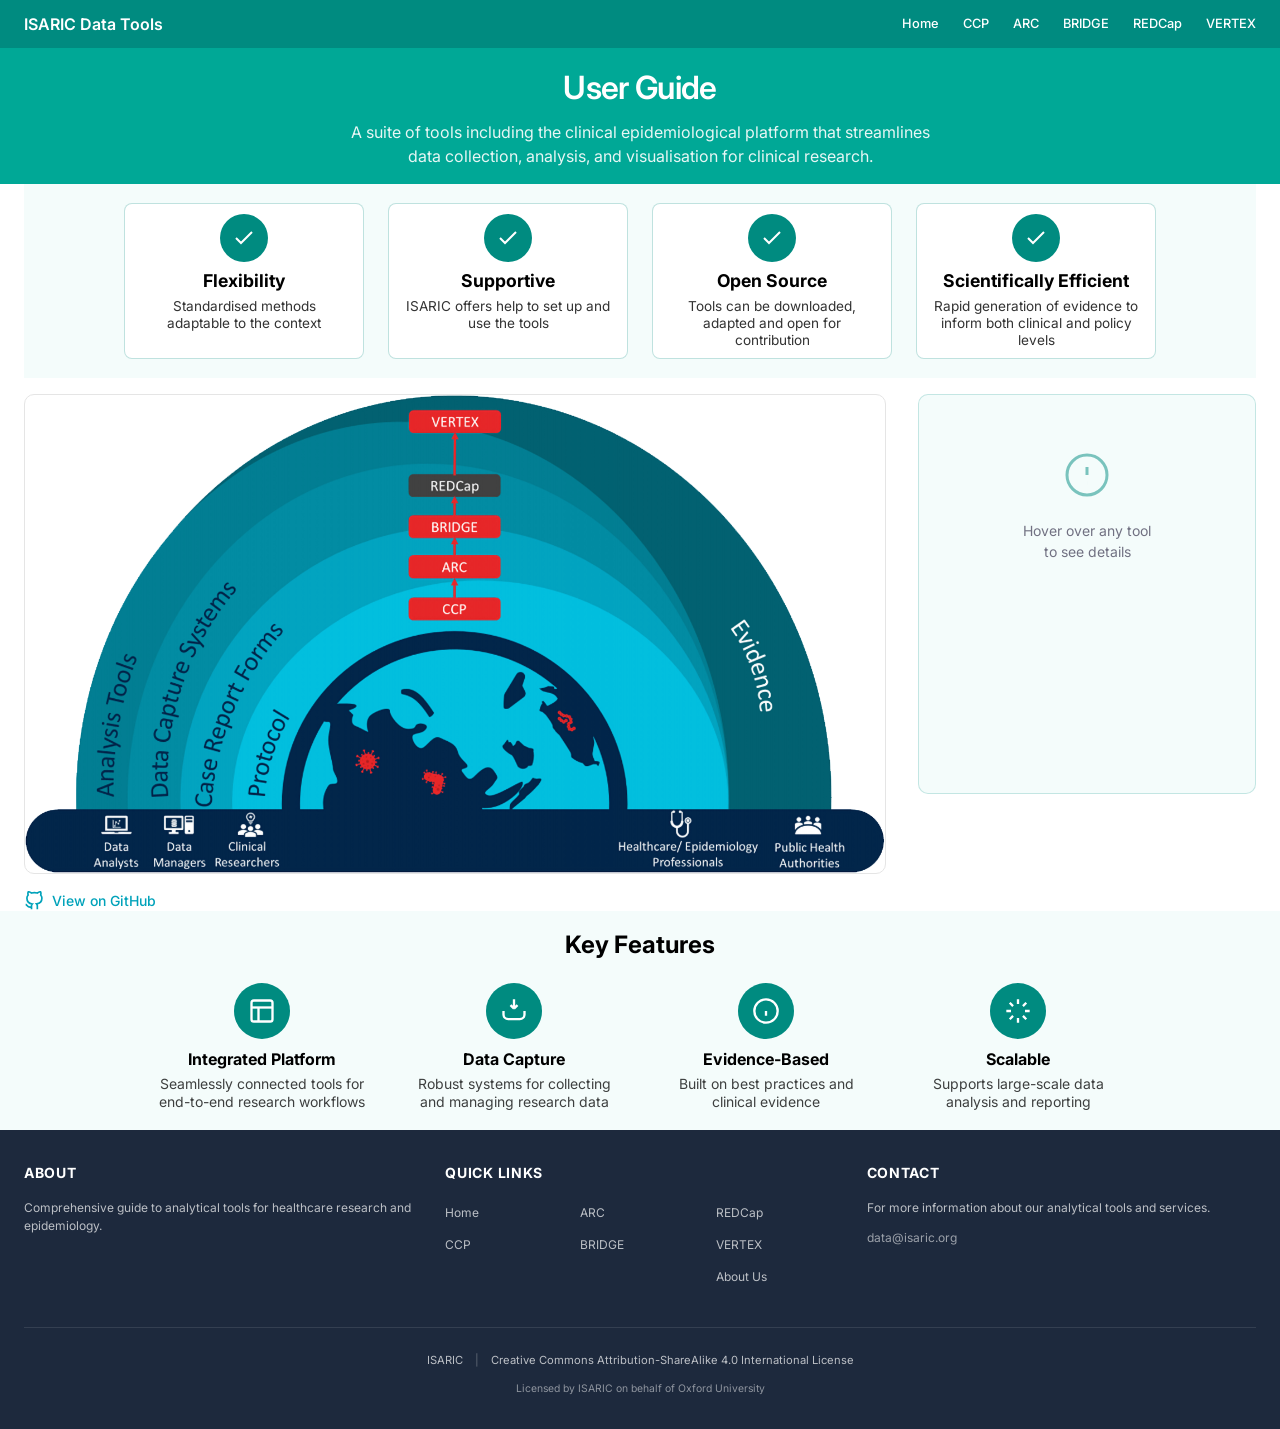
==== index.html @ f2a254f9 "add: content pages VERTEX, CCP, ARC, REDCap and BRIDGE" ====
<!DOCTYPE html>
<html lang="en">
<head>
    <meta charset="UTF-8">
    <meta name="viewport" content="width=device-width, initial-scale=1.0">
    <title>ISARIC Data Tools</title>
    <link rel="stylesheet" href="css/style.css">
    <link href="https://fonts.googleapis.com/css2?family=Inter:opsz,wght@14..32,400;14..32,500;14..32,600;14..32,700&display=swap" rel="stylesheet">
</head>
<body>
    <header class="header">
        <div class="container">
            <div class="header-content">
                <a href="index.html" class="logo">ISARIC Data Tools</a>
                <nav class="nav-desktop">
                    <a href="index.html">Home</a>
                    <a href="pages/ccp.html">CCP</a>
                    <a href="pages/arc.html">ARC</a>
                    <a href="pages/bridge.html">BRIDGE</a>
                    <a href="pages/redcap.html">REDCap</a>
                    <a href="pages/vertex.html">VERTEX</a>
                </nav>
            </div>
        </div>
    </header>

    <!-- Hero Section -->
    <section class="hero">
        <div class="container">
            <h1>User Guide</h1>
            <p>A suite of tools including the clinical epidemiological platform that streamlines data collection, analysis, and visualisation for clinical research.</p>
        </div>
    </section>

    <main>
        <div class="container">
            <!-- Principles Section -->
            <div class="principles">
                <div class="principle-item">
                    <div class="principle-icon">
                        <svg viewBox="0 0 24 24" fill="none" stroke="currentColor" stroke-width="2">
                            <polyline points="20 6 9 17 4 12"></polyline>
                        </svg>
                    </div>
                    <h3>Flexibility</h3>
                    <p>Standardised methods adaptable to the context</p>
                </div>
                <div class="principle-item">
                    <div class="principle-icon">
                        <svg viewBox="0 0 24 24" fill="none" stroke="currentColor" stroke-width="2">
                            <polyline points="20 6 9 17 4 12"></polyline>
                        </svg>
                    </div>
                    <h3>Supportive</h3>
                    <p>ISARIC offers help to set up and use the tools</p>
                </div>
                <div class="principle-item">
                    <div class="principle-icon">
                        <svg viewBox="0 0 24 24" fill="none" stroke="currentColor" stroke-width="2">
                            <polyline points="20 6 9 17 4 12"></polyline>
                        </svg>
                    </div>
                    <h3>Open Source</h3>
                    <p>Tools can be downloaded, adapted and open for contribution</p>
                </div>
                <div class="principle-item">
                    <div class="principle-icon">
                        <svg viewBox="0 0 24 24" fill="none" stroke="currentColor" stroke-width="2">
                            <polyline points="20 6 9 17 4 12"></polyline>
                        </svg>
                    </div>
                    <h3>Scientifically Efficient</h3>
                    <p>Rapid generation of evidence to inform both clinical and policy levels</p>
                </div>
            </div>

            <!-- Ecosystem Map com painel lateral -->
<div class="ecosystem-layout">
    <div class="ecosystem-container">
        <img src="assets/images/ecosystem.png" alt="ISARIC Ecosystem Map" class="ecosystem-map" usemap="#tool-map">
        <map name="tool-map" id="tool-map">
            <area shape="rect" coords="0,0,0,0" data-tool="ccp" data-tooltip="CCP - Clinical Characterization Protocol">
            <area shape="rect" coords="0,0,0,0" data-tool="arc" data-tooltip="ARC - Automated Reporting and Compliance">
            <area shape="rect" coords="0,0,0,0" data-tool="bridge" data-tooltip="BRIDGE - Integration Layer">
            <area shape="rect" coords="0,0,0,0" data-tool="redcap" data-tooltip="REDCap - Research Electronic Data Capture">
            <area shape="rect" coords="0,0,0,0" data-tool="vertex" data-tooltip="VERTEX - Advanced Analytics Platform">
        </map>
    </div>
    
    <div class="info-panel" id="info-panel">
        <div class="info-placeholder">
            <svg width="48" height="48" viewBox="0 0 24 24" fill="none" stroke="#008B80" stroke-width="1.5">
                <circle cx="12" cy="12" r="10"/>
                <line x1="12" y1="8" x2="12" y2="12"/>
                <line x1="12" y1="16" x2="12.01" y2="16"/>
            </svg>
            <p>Hover over any tool<br>to see details</p>
        </div>
    </div>
</div>

            <!-- Footer Info -->
            <div class="footer-info">
                <a href="https://github.com/ISARICResearch" class="github-link" target="_blank">
                    <svg width="20" height="20" viewBox="0 0 24 24" fill="none" stroke="currentColor" stroke-width="2">
                        <path d="M9 19c-5 1.5-5-2.5-7-3m14 6v-3.87a3.37 3.37 0 0 0-.94-2.61c3.14-.35 6.44-1.54 6.44-7A5.44 5.44 0 0 0 20 4.77 5.07 5.07 0 0 0 19.91 1S18.73.65 16 2.48a13.38 13.38 0 0 0-7 0C6.27.65 5.09 1 5.09 1A5.07 5.07 0 0 0 5 4.77a5.44 5.44 0 0 0-1.5 3.78c0 5.42 3.3 6.61 6.44 7A3.37 3.37 0 0 0 9 18.13V22"/>
                    </svg>
                    <span>View on GitHub</span>
                </a>
            </div>

        </div>

        <!-- Key Features Section -->
        <section class="key-features">
            <div class="container">
                <h2>Key Features</h2>
                <div class="features-grid">
                    <div class="feature-card">
                        <div class="feature-icon">
                            <svg viewBox="0 0 24 24" fill="none" stroke="currentColor" stroke-width="2">
                                <rect x="3" y="3" width="18" height="18" rx="2" ry="2"></rect>
                                <line x1="3" y1="9" x2="21" y2="9"></line>
                                <line x1="9" y1="21" x2="9" y2="9"></line>
                            </svg>
                        </div>
                        <h3>Integrated Platform</h3>
                        <p>Seamlessly connected tools for end-to-end research workflows</p>
                    </div>
                    <div class="feature-card">
                        <div class="feature-icon">
                            <svg viewBox="0 0 24 24" fill="none" stroke="currentColor" stroke-width="2">
                                <path d="M21 12v3a4 4 0 0 1-4 4H7a4 4 0 0 1-4-4v-3"></path>
                                <path d="M12 2v8m0 0-3-3m3 3 3-3"></path>
                            </svg>
                        </div>
                        <h3>Data Capture</h3>
                        <p>Robust systems for collecting and managing research data</p>
                    </div>
                    <div class="feature-card">
                        <div class="feature-icon">
                            <svg viewBox="0 0 24 24" fill="none" stroke="currentColor" stroke-width="2">
                                <circle cx="12" cy="12" r="10"></circle>
                                <path d="M12 16v-4M12 8h.01"></path>
                            </svg>
                        </div>
                        <h3>Evidence-Based</h3>
                        <p>Built on best practices and clinical evidence</p>
                    </div>
                    <div class="feature-card">
                        <div class="feature-icon">
                            <svg viewBox="0 0 24 24" fill="none" stroke="currentColor" stroke-width="2">
                                <path d="M12 2v4M12 18v4M4.93 4.93l2.83 2.83M16.24 16.24l2.83 2.83M2 12h4M18 12h4M4.93 19.07l2.83-2.83M16.24 7.76l2.83-2.83"></path>
                            </svg>
                        </div>
                        <h3>Scalable</h3>
                        <p>Supports large-scale data analysis and reporting</p>
                    </div>
                </div>
            </div>
        </section>
    </main>

    <footer class="main-footer">
        <div class="container">
            <div class="footer-columns">
                <div class="footer-column">
                    <h4>About</h4>
                    <p>Comprehensive guide to analytical tools for healthcare research and epidemiology.</p>
                </div>
                <div class="footer-column">
                    <h4>Quick Links</h4>
                    <div class="quick-links-grid">
                        <div class="quick-links-col">
                            <ul>
                                <li><a href="index.html">Home</a></li>
                                <li><a href="pages/ccp.html">CCP</a></li>
                            </ul>
                        </div>
                        <div class="quick-links-col">
                            <ul>
                                <li><a href="pages/arc.html">ARC</a></li>
                                <li><a href="pages/bridge.html">BRIDGE</a></li>
                            </ul>
                        </div>
                        <div class="quick-links-col">
                            <ul>
                                <li><a href="pages/redcap.html">REDCap</a></li>
                                <li><a href="pages/vertex.html">VERTEX</a></li>
                                <li><a href="#">About Us</a></li>
                            </ul>
                        </div>
                    </div>
                </div>
                <div class="footer-column">
                    <h4>Contact</h4>
                    <p>For more information about our analytical tools and services.</p>
                    <p class="contact-email">
                        <a href="mailto:data@isaric.org">data@isaric.org</a>
                    </p>
                </div>
            </div>
            <div class="footer-bottom">
                <div class="footer-links">
                    <a href="https://isaric.org" target="_blank">ISARIC</a>
                    <span class="separator">|</span>
                    <a href="https://creativecommons.org/licenses/by-sa/4.0/" target="_blank">
                        Creative Commons Attribution-ShareAlike 4.0 International License
                    </a>
                </div>
                <p class="footer-copyright">Licensed by ISARIC on behalf of Oxford University</p>
            </div>
        </div>
    </footer>

    <script src="js/script.js"></script>
</body>
</html>
---- css/style.css ----
/* ============================================
   CORES DEFINIDAS (Corel Draw)
   ============================================ */

:root {
  /* Cores principais */
  --primary-bg: #008B80;
  --primary-bg-light: #ffffff;
  --primary-text: #FFFFFF;
  --primary-text-active: #8EF1DF;
  --primary-text-hover: #e1f3f0;
  --dark-bg: #1D293D;
  --dark-text: #FFFFFF;
  --black-text: #000000;
  --link-color: #00A2BA;
  --icon-color: #008B80;
  
  /* Neutros */
  --border-light: #e5e5e5;
  --radius: 0.625rem;
  --font-size: 16px;
}

* {
  margin: 0;
  padding: 0;
  box-sizing: border-box;
}

html {
  font-size: var(--font-size);
}

body {
  font-family: 'Inter', -apple-system, BlinkMacSystemFont, 'Segoe UI', Roboto, Helvetica, Arial, sans-serif;
  background: var(--primary-bg-light);
  color: var(--black-text);
  line-height: 1.5;
}

/* ============================================
   CONTAINER
   ============================================ */
.container {
  max-width: 1280px;
  margin: 0 auto;
  padding: 0 1.5rem;
}

/* ============================================
   HEADER (Topo) - Fundo #008B80
   ============================================ */
.header {
  background: var(--primary-bg);
  border-bottom: none;
  position: sticky;
  top: 0;
  z-index: 50;
}

.header-content {
  display: flex;
  justify-content: space-between;
  align-items: center;
  height: 48px;
}

.logo {
  font-size: 1rem;
  font-weight: 600;
  color: var(--primary-text);
  text-decoration: none;
}

.logo:hover {
  opacity: 0.9;
}

/* Navegação Desktop - Menu com Home, CCP, ARC, etc. */
.nav-desktop {
  display: flex;
  gap: 1.5rem;
}

.nav-desktop a {
  text-decoration: none;
  font-size: 0.8rem;
  font-weight: 500;
  color: var(--primary-text);
  transition: color 0.2s;
  padding: 0.2rem 0;
}

.nav-desktop a:hover {
  color: var(--primary-text-hover);
}

.nav-desktop a.active {
  color: var(--primary-text-active);
}

/* ============================================
   HERO (abaixo do menu) - Fundo mais claro
   ============================================ */
.hero {
  background: #00A896;  /* Tom mais claro que #008B80 */
  text-align: center;
  padding: 1rem 0;
  margin-bottom: 0;
}

.hero h1 {
  font-size: 2rem;  /* Aumentado de 1.5rem para 2rem */
  font-weight: 600;
  letter-spacing: -0.02em;
  margin-bottom: 0.5rem;
  color: var(--primary-text);
}

.hero p {
  font-size: 1rem;  /* Aumentado de 0.85rem para 1rem */
  color: var(--primary-text);
  max-width: 600px;
  margin: 0 auto;
  opacity: 0.9;
}

/* ============================================
   PRINCIPLES SECTION - Cards com bordas
   ============================================ */
.principles {
  background: #F4FCFB;
  display: flex;
  justify-content: center;
  gap: 1.5rem;
  flex-wrap: wrap;
  padding: 1.2rem 0;
}

.principle-item {
  flex: 0 0 auto;
  width: 240px;
  text-align: center;
  padding: 0.6rem 1rem;
  background: white;
  border: 1px solid rgba(0, 139, 128, 0.25);
  border-radius: 0.5rem;
  transition: all 0.2s ease;
}

.principle-item:hover {
  border-color: #008B80;
  transform: translateY(-2px);
  box-shadow: 0 4px 12px rgba(0, 0, 0, 0.05);
}

/* Ícone círculo com V */
.principle-icon {
  width: 48px;
  height: 48px;
  background: #008B80;
  border-radius: 50%;
  display: inline-flex;
  align-items: center;
  justify-content: center;
  margin-bottom: 0.4rem;
}

.principle-icon svg {
  width: 24px;
  height: 24px;
  color: white;
}

.principle-item h3 {
  font-size: 1.1rem;
  font-weight: 700;
  margin-bottom: 0.2rem;
  color: #000000;
}

.principle-item p {
  font-size: 0.85rem;
  font-weight: 400;
  color: #000000;
  line-height: 1.25;
  opacity: 0.8;
}

/* ============================================
   ECOSYSTEM LAYOUT - Imagem à esquerda, painel à direita
   ============================================ */
.ecosystem-layout {
    display: flex;
    gap: 2rem;
    align-items: flex-start;
    margin: 1rem 0;
}

.ecosystem-container {
    flex: 0 0 80%;
}

.ecosystem-map {
    width: 100%;
    height: auto;
    display: block;
    border-radius: var(--radius);
    border: 1px solid var(--border-light);
}

/* Info Panel */
.info-panel {
    flex: 0 0 calc(20% - 2rem);
    background: #F4FCFB;
    border-radius: var(--radius);
    border: 1px solid rgba(0, 139, 128, 0.2);
    padding: 1.5rem;
    position: sticky;
    top: 60px;
}

.info-placeholder {
    text-align: center;
    color: #717182;
    font-size: 0.875rem;
}

.info-placeholder svg {
    margin-bottom: 1rem;
}

.info-content {
    animation: fadeIn 0.3s ease;
}

.info-content h3 {
    font-size: 1.25rem;
    font-weight: 700;
    color: #008B80;
    margin-bottom: 0.5rem;
}

.info-content h4 {
    font-size: 0.875rem;
    font-weight: 600;
    color: #1D293D;
    margin: 1rem 0 0.5rem;
}

.info-content p {
    font-size: 0.875rem;
    color: #000000;
    line-height: 1.5;
    margin-bottom: 0.75rem;
}

.info-content .tool-link {
    display: inline-block;
    margin-top: 1rem;
    padding: 0.5rem 1rem;
    background: #008B80;
    color: white;
    text-decoration: none;
    border-radius: 0.5rem;
    font-size: 0.875rem;
    font-weight: 500;
    transition: background 0.2s;
}

.info-content .tool-link:hover {
    background: #00A896;
}

@keyframes fadeIn {
    from { opacity: 0; transform: translateY(10px); }
    to { opacity: 1; transform: translateY(0); }
}

/* Responsivo */
@media (max-width: 768px) {
    .ecosystem-layout {
        flex-direction: column;
    }
    
    .ecosystem-container {
        flex: 0 0 100%;
    }
    
    .info-panel {
        flex: 0 0 100%;
        position: static;
    }
}


/* ============================================
   MAPA INTERATIVO COM BORDAS INDIVIDUAIS
   ============================================ */
.ecosystem-layout {
    display: flex;
    gap: 2rem;
    align-items: flex-start;
    margin: 1rem 0;
}

.ecosystem-container {
    flex: 0 0 70%;
    position: relative;
}

.ecosystem-map {
    width: 100%;
    height: auto;
    display: block;
    border-radius: var(--radius);
    border: 1px solid var(--border-light);
}

/* Overlay para as áreas clicáveis */
.map-overlay {
    position: absolute;
    top: 0;
    left: 0;
    width: 100%;
    height: 100%;
}

.tool-area {
    position: absolute;
    cursor: pointer;
    border: 3px solid transparent;  /* Espessura aumentada */
    transition: all 0.2s ease;
    border-radius: 6px;
}

.tool-area:hover {
    border-color: #008B80;
    background: rgba(0, 139, 128, 0.15);
}

/* Info Panel - TAMANHO FIXO */
.info-panel {
    flex: 0 0 calc(30% - 2rem);
    background: #F4FCFB;
    border-radius: var(--radius);
    border: 1px solid rgba(0, 139, 128, 0.2);
    padding: 1.5rem;
    position: sticky;
    top: 60px;
    min-height: 400px;  /* Altura mínima fixa */
    height: auto;
    overflow-y: auto;   /* Scroll se conteúdo muito grande */
}

/* Garantir que o conteúdo não mude o tamanho do box */
.info-content {
    animation: fadeIn 0.2s ease;
}

.info-content h3 {
    font-size: 1.3rem;
    font-weight: 700;
    color: #008B80;
    margin-bottom: 0.5rem;
}

.info-content h4 {
    font-size: 0.9rem;
    font-weight: 600;
    color: #1D293D;
    margin: 1rem 0 0.5rem;
    text-transform: uppercase;
    letter-spacing: 0.5px;
}

.info-content p {
    font-size: 0.85rem;
    color: #000000;
    line-height: 1.5;
    margin-bottom: 0.75rem;
}

.info-content .tool-link {
    display: inline-block;
    margin-top: 0.75rem;
    padding: 0.5rem 1rem;
    background: #008B80;
    color: white;
    text-decoration: none;
    border-radius: 0.5rem;
    font-size: 0.8rem;
    font-weight: 500;
    transition: background 0.2s;
}

.info-content .tool-link:hover {
    background: #00A896;
}

/* Placeholder (quando nenhum tool selecionado) */
.info-placeholder {
    text-align: center;
    color: #717182;
    font-size: 0.875rem;
    padding: 2rem 0;
}

.info-placeholder svg {
    margin-bottom: 1rem;
    opacity: 0.5;
}

@keyframes fadeIn {
    from { opacity: 0; }
    to { opacity: 1; }
}

/* Responsivo */
@media (max-width: 768px) {
    .ecosystem-layout {
        flex-direction: column;
    }
    
    .ecosystem-container {
        flex: 0 0 100%;
    }
    
    .info-panel {
        flex: 0 0 100%;
        position: static;
        min-height: 300px;
    }
}

/* No style.css, atualizar */
.github-link {
    display: flex;
    align-items: center;
    gap: 0.5rem;
    text-decoration: none;
    color: #00A2BA;  /* Cor específica, não usar variável */
    transition: opacity 0.2s;
    font-size: 0.875rem;
    font-weight: 500;
}

.github-link:hover {
    opacity: 0.8;
    color: #008B80;
}

.github-link svg {
    stroke: #00A2BA;
}

.github-link:hover svg {
    stroke: #008B80;
}

/* ============================================
   USER ROLES SECTION
   ============================================ */
.user-roles {
  background: var(--primary-bg-light);
  padding: 1rem 0 2rem;
}

.user-roles h2 {
  font-size: 1.5rem;
  font-weight: 700;
  margin-bottom: 1.5rem;
  color: var(--black-text);
  text-align: center;
}

.roles-container {
  display: flex;
  gap: 1.5rem;
  flex-wrap: wrap;
}

.role-card {
  flex: 1;
  min-width: 180px;
  padding: 1rem;
  background: white;
  border-radius: var(--radius);
  border: 1px solid var(--border-light);
  position: relative;
  cursor: pointer;
  transition: all 0.2s;
}

.role-card:hover {
  transform: translateY(-2px);
  box-shadow: 0 4px 12px rgba(0, 0, 0, 0.1);
}

.role-card h3 {
  font-size: 1rem;
  font-weight: 700;
  margin-bottom: 0.5rem;
  color: var(--black-text);
}

.role-card p {
  font-size: 0.875rem;
  color: var(--black-text);
  opacity: 0.7;
}

/* Tooltip User Roles */
.role-tooltip {
  display: none;
  position: absolute;
  bottom: 100%;
  left: 0;
  right: 0;
  margin-bottom: 0.5rem;
  background: var(--primary-bg);
  color: var(--primary-text);
  padding: 0.75rem;
  border-radius: var(--radius);
  font-size: 0.75rem;
  line-height: 1.4;
  z-index: 10;
  box-shadow: 0 4px 12px rgba(0, 0, 0, 0.15);
}

.role-card:hover .role-tooltip {
  display: block;
}

/* ============================================
   KEY FEATURES SECTION
   ============================================ */
.key-features {
  background: #F4FCFB;
  padding: 1rem 0;
}

.key-features h2 {
  font-size: 1.5rem;
  font-weight: 700;
  margin-bottom: 1rem;
  text-align: center;
  color: #000000;
}

.features-grid {
  display: flex;
  flex-direction: row;
  justify-content: center;
  align-items: flex-start;
  gap: 2rem;
  flex-wrap: wrap;
}

.feature-card {
  flex: 0 0 auto;
  width: 220px;
  text-align: center;
  padding: 0.25rem;
  background: transparent;
  border: none;
}

.feature-icon {
  width: 56px;
  height: 56px;
  background: #008B80;
  border-radius: 50%;
  display: inline-flex;
  align-items: center;
  justify-content: center;
  margin-bottom: 0.5rem;
}

.feature-icon svg {
  width: 28px;
  height: 28px;
  color: white;
}

.feature-card h3 {
  font-size: 1rem;
  font-weight: 700;
  margin-bottom: 0.25rem;
  color: #000000;
}

.feature-card p {
  font-size: 0.875rem;
  font-weight: 400;
  color: #000000;
  opacity: 0.75;
  line-height: 1.25;
}

/* ============================================
   FOOTER - Fundo #1D293D
   ============================================ */
.main-footer {
  background: var(--dark-bg);
  padding: 2rem 0;
}

.footer-columns {
  display: flex;
  justify-content: space-between;
  flex-wrap: wrap;
  gap: 2rem;
  margin-bottom: 2rem;
}

.footer-column {
  flex: 1;
  min-width: 150px;
}

.footer-column h4 {
  font-size: 0.875rem;
  font-weight: 700;
  margin-bottom: 1rem;
  color: var(--dark-text);
  text-transform: uppercase;
  letter-spacing: 0.05em;
}

.footer-column p {
  font-size: 0.75rem;
  color: var(--dark-text);
  opacity: 0.7;
  line-height: 1.5;
}

.footer-column ul {
  list-style: none;
}

.footer-column ul li {
  margin-bottom: 0.5rem;
}

.footer-column ul li a {
  text-decoration: none;
  font-size: 0.75rem;
  color: var(--dark-text);
  opacity: 0.7;
  transition: opacity 0.2s;
}

.footer-column ul li a:hover {
  opacity: 1;
}

.contact-email {
  margin-top: 0.75rem;
}

.contact-email a {
  color: var(--dark-text);
  text-decoration: none;
  font-size: 0.75rem;
  opacity: 0.8;
}

.contact-email a:hover {
  opacity: 1;
  text-decoration: underline;
}

.footer-bottom {
  border-top: 1px solid rgba(255, 255, 255, 0.1);
  padding-top: 1.5rem;
  text-align: center;
}

.footer-links {
  display: flex;
  justify-content: center;
  align-items: center;
  gap: 0.75rem;
  flex-wrap: wrap;
  margin-bottom: 0.75rem;
}

.footer-links a {
  color: var(--dark-text);
  text-decoration: none;
  font-size: 0.7rem;
  opacity: 0.7;
  transition: opacity 0.2s;
}

.footer-links a:hover {
  opacity: 1;
  text-decoration: underline;
}

.separator {
  color: var(--dark-text);
  opacity: 0.3;
  font-size: 0.7rem;
}

.footer-copyright {
  text-align: center;
  font-size: 0.65rem;
  color: var(--dark-text);
  opacity: 0.5;
}

/* ============================================
   QUICK LINKS - 3 colunas
   ============================================ */
.quick-links-grid {
  display: flex;
  gap: 1rem;
  flex-wrap: wrap;
}

.quick-links-col {
  flex: 1;
  min-width: 60px;
}

.quick-links-col ul {
  list-style: none;
  padding: 0;
  margin: 0;
}

.quick-links-col ul li {
  margin-bottom: 0.5rem;
}

/* ============================================
   MAP TOOLTIP (para hover no mapa)
   ============================================ */
.map-tooltip {
  position: fixed;
  background: var(--primary-bg);
  color: var(--primary-text);
  padding: 0.5rem 1rem;
  border-radius: var(--radius);
  font-size: 0.75rem;
  font-weight: 500;
  pointer-events: none;
  z-index: 100;
  white-space: nowrap;
  box-shadow: 0 4px 12px rgba(0, 0, 0, 0.15);
}

/* ============================================
   RESPONSIVIDADE
   ============================================ */
@media (max-width: 1024px) {
  .feature-card {
    width: 200px;
  }
}

@media (max-width: 900px) {
  .feature-card {
    width: 180px;
  }
}

@media (max-width: 768px) {
  .container {
    padding: 0 1rem;
  }
  
  .header-content {
    flex-wrap: wrap;
    height: auto;
    padding: 0.75rem 0;
    gap: 0.75rem;
  }
  
  .nav-desktop {
    display: none;
  }
  
  .hero h1 {
    font-size: 1.5rem;
  }
  
  .hero p {
    font-size: 0.875rem;
  }
  
  .principles {
    gap: 1rem;
  }
  
  .principle-item {
    width: calc(50% - 0.5rem);
    flex: 1;
  }
  
  .roles-container {
    flex-direction: column;
  }
  
  .feature-card {
    width: calc(50% - 1rem);
  }
  
  .features-grid {
    gap: 1rem;
  }
  
  .footer-info {
    flex-direction: column;
    gap: 0.5rem;
    text-align: center;
  }
  
  .footer-columns {
    flex-direction: column;
    text-align: center;
  }
  
  .footer-links {
    flex-direction: column;
    gap: 0.25rem;
  }
  
  .separator {
    display: none;
  }
  
  .quick-links-grid {
    justify-content: center;
  }
}

@media (max-width: 640px) {
  .feature-card {
    width: 100%;
    max-width: 280px;
  }
}

@media (max-width: 480px) {
  .principle-item {
    width: 100%;
  }
}

/* ============================================
   UTILITÁRIOS
   ============================================ */
.text-center {
  text-align: center;
}

.hidden {
  display: none;
}
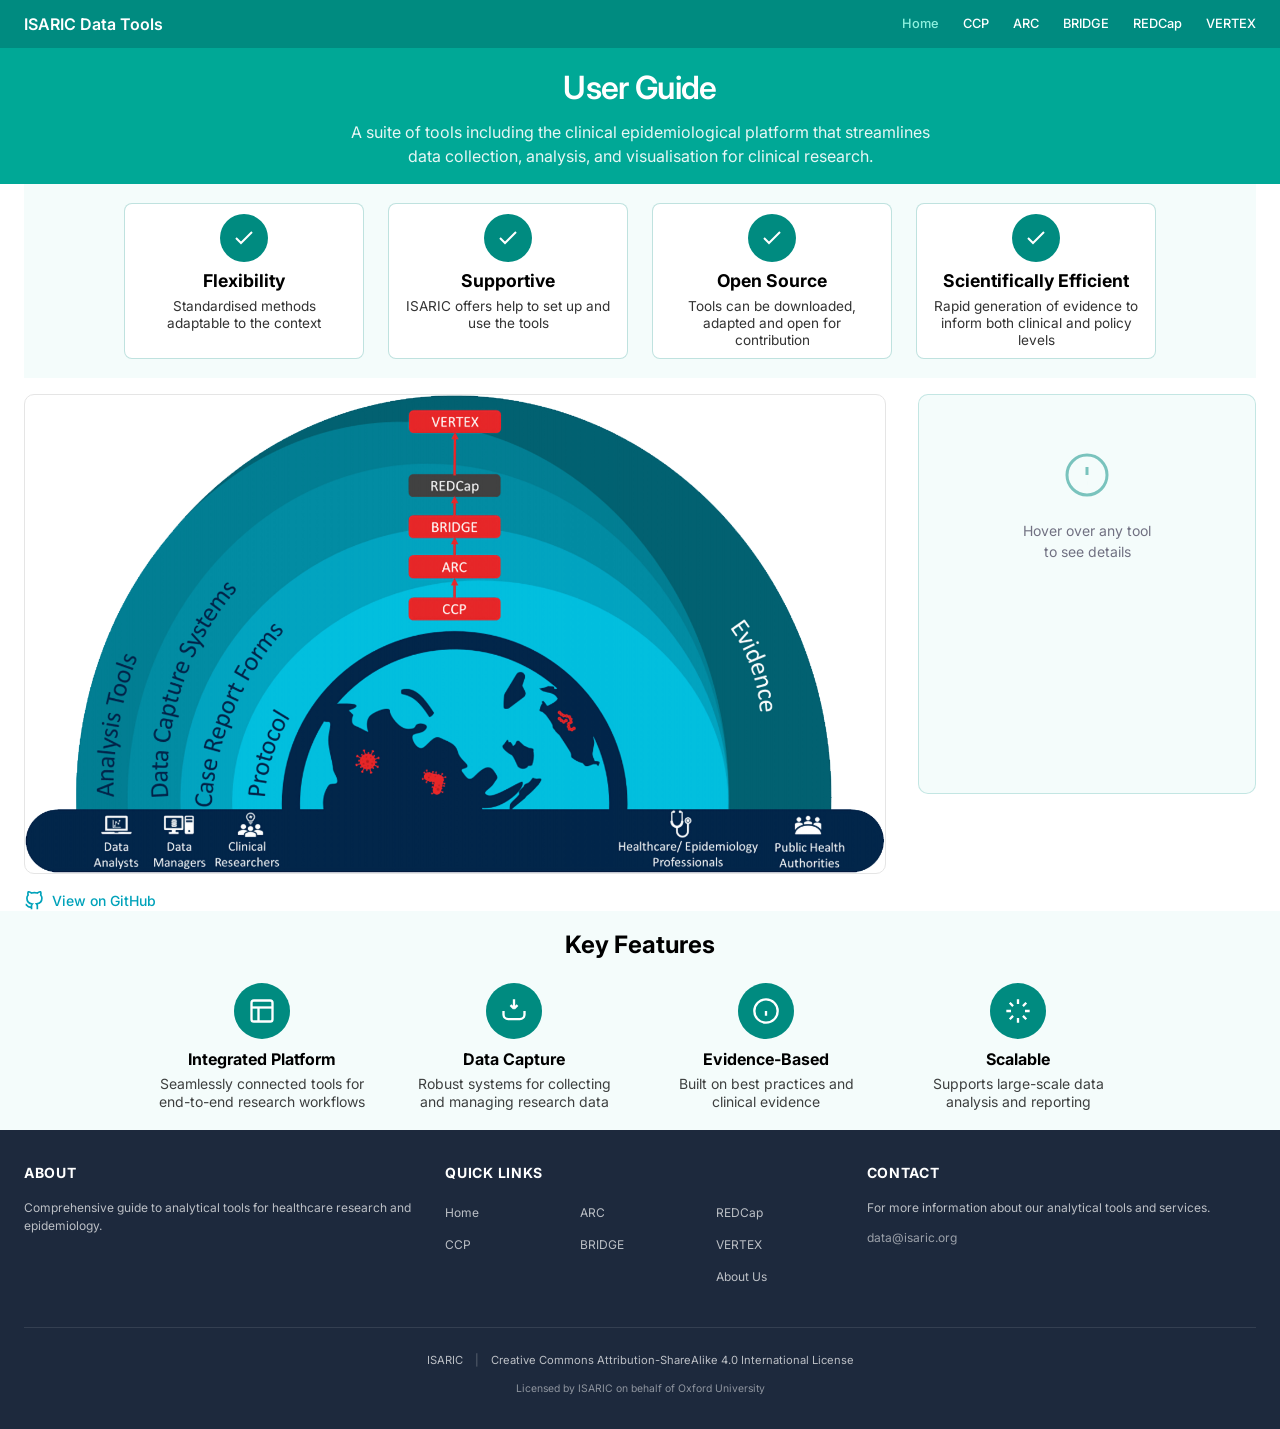
==== commit 613499a5: "Removed inconsistencies and duplicates throughout the codebase, and separated the CSS for each page " ====
--- a/index.html
+++ b/index.html
@@ -13,7 +13,7 @@
             <div class="header-content">
                 <a href="index.html" class="logo">ISARIC Data Tools</a>
                 <nav class="nav-desktop">
-                    <a href="index.html">Home</a>
+                    <a href="index.html" class="active">Home</a>
                     <a href="pages/ccp.html">CCP</a>
                     <a href="pages/arc.html">ARC</a>
                     <a href="pages/bridge.html">BRIDGE</a>
--- a/css/style.css
+++ b/css/style.css
@@ -187,111 +187,6 @@
   opacity: 0.8;
 }
 
-/* ============================================
-   ECOSYSTEM LAYOUT - Imagem à esquerda, painel à direita
-   ============================================ */
-.ecosystem-layout {
-    display: flex;
-    gap: 2rem;
-    align-items: flex-start;
-    margin: 1rem 0;
-}
-
-.ecosystem-container {
-    flex: 0 0 80%;
-}
-
-.ecosystem-map {
-    width: 100%;
-    height: auto;
-    display: block;
-    border-radius: var(--radius);
-    border: 1px solid var(--border-light);
-}
-
-/* Info Panel */
-.info-panel {
-    flex: 0 0 calc(20% - 2rem);
-    background: #F4FCFB;
-    border-radius: var(--radius);
-    border: 1px solid rgba(0, 139, 128, 0.2);
-    padding: 1.5rem;
-    position: sticky;
-    top: 60px;
-}
-
-.info-placeholder {
-    text-align: center;
-    color: #717182;
-    font-size: 0.875rem;
-}
-
-.info-placeholder svg {
-    margin-bottom: 1rem;
-}
-
-.info-content {
-    animation: fadeIn 0.3s ease;
-}
-
-.info-content h3 {
-    font-size: 1.25rem;
-    font-weight: 700;
-    color: #008B80;
-    margin-bottom: 0.5rem;
-}
-
-.info-content h4 {
-    font-size: 0.875rem;
-    font-weight: 600;
-    color: #1D293D;
-    margin: 1rem 0 0.5rem;
-}
-
-.info-content p {
-    font-size: 0.875rem;
-    color: #000000;
-    line-height: 1.5;
-    margin-bottom: 0.75rem;
-}
-
-.info-content .tool-link {
-    display: inline-block;
-    margin-top: 1rem;
-    padding: 0.5rem 1rem;
-    background: #008B80;
-    color: white;
-    text-decoration: none;
-    border-radius: 0.5rem;
-    font-size: 0.875rem;
-    font-weight: 500;
-    transition: background 0.2s;
-}
-
-.info-content .tool-link:hover {
-    background: #00A896;
-}
-
-@keyframes fadeIn {
-    from { opacity: 0; transform: translateY(10px); }
-    to { opacity: 1; transform: translateY(0); }
-}
-
-/* Responsivo */
-@media (max-width: 768px) {
-    .ecosystem-layout {
-        flex-direction: column;
-    }
-    
-    .ecosystem-container {
-        flex: 0 0 100%;
-    }
-    
-    .info-panel {
-        flex: 0 0 100%;
-        position: static;
-    }
-}
 
 
 /* ============================================
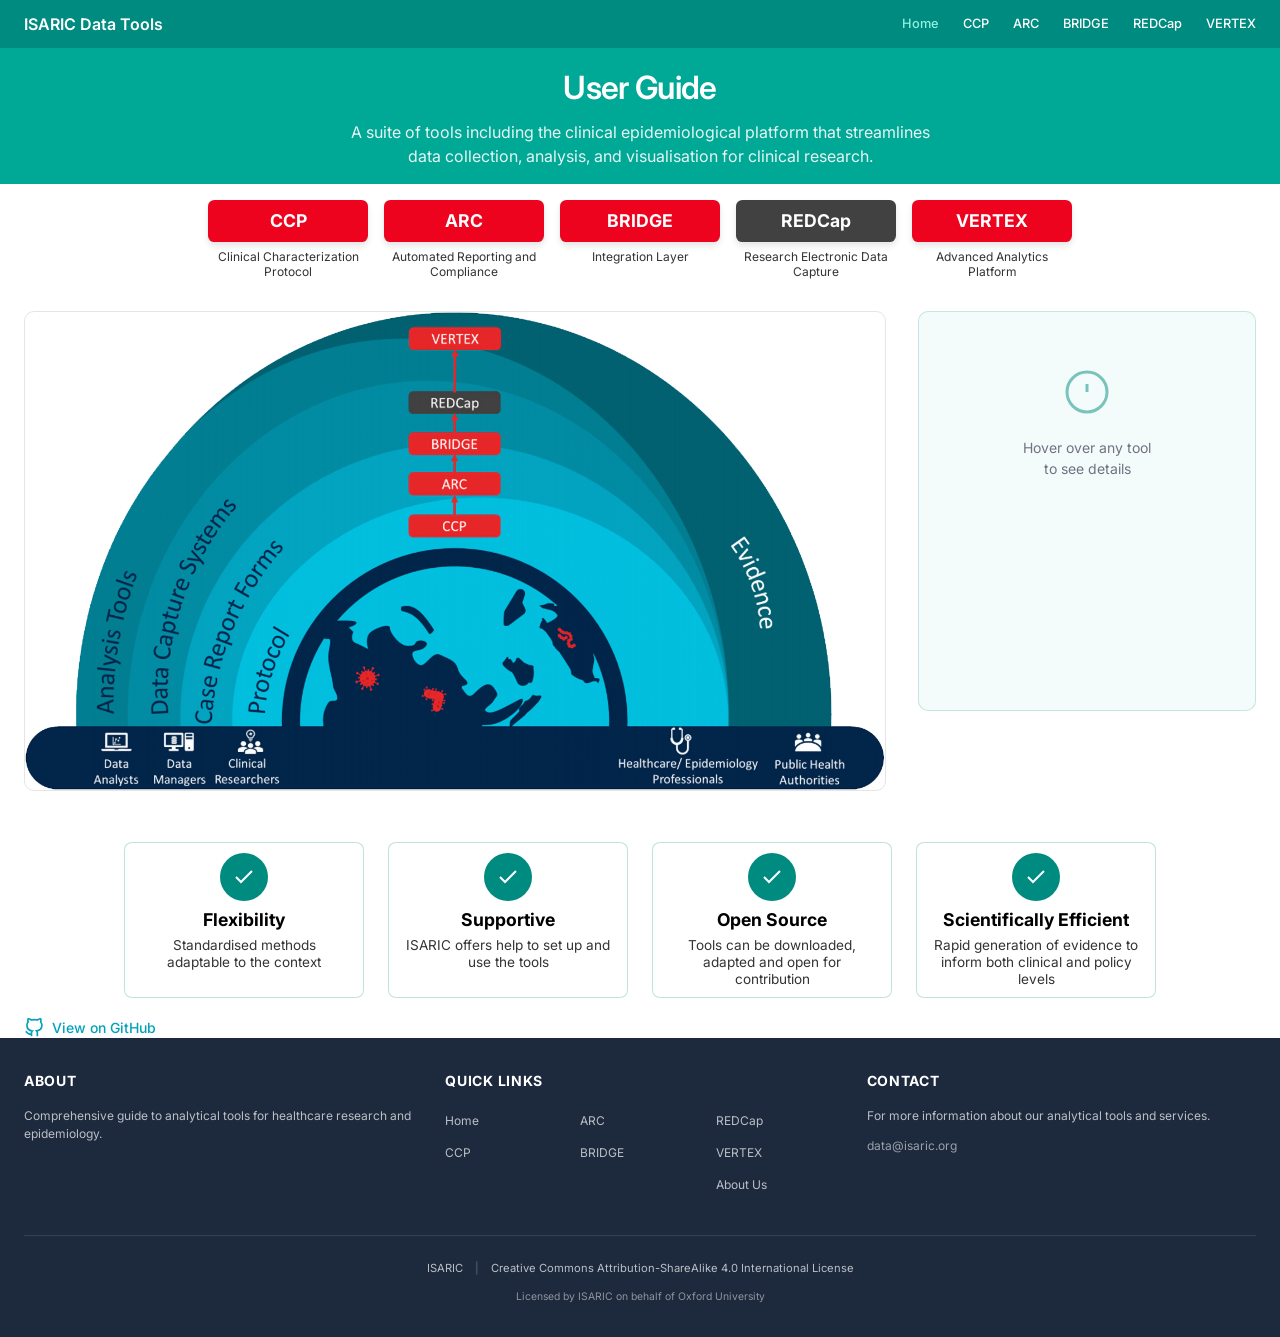
==== commit b24595f8: "Finalizaing changes" ====
--- a/index.html
+++ b/index.html
@@ -34,8 +34,57 @@
 
     <main>
         <div class="container">
+            <!-- Tools Section -->
+            <div class="tool-cards">
+                <a href="pages/ccp.html" class="tool-card">
+                    <div class="tool-btn">CCP</div>
+                    <p>Clinical Characterization Protocol</p>
+                </a>
+                <a href="pages/arc.html" class="tool-card">
+                    <div class="tool-btn">ARC</div>
+                    <p>Automated Reporting and Compliance</p>
+                </a>
+                <a href="pages/bridge.html" class="tool-card">
+                    <div class="tool-btn">BRIDGE</div>
+                    <p>Integration Layer</p>
+                </a>
+                <a href="pages/redcap.html" class="tool-card">
+                    <div class="tool-btn tool-btn-dark">REDCap</div>
+                    <p>Research Electronic Data Capture</p>
+                </a>
+                <a href="pages/vertex.html" class="tool-card">
+                    <div class="tool-btn">VERTEX</div>
+                    <p>Advanced Analytics Platform</p>
+                </a>
+            </div>
+
+            <!-- Ecosystem Map com painel lateral -->
+<div class="ecosystem-layout">
+    <div class="ecosystem-container">
+        <img src="assets/images/ecosystem.png" alt="ISARIC Ecosystem Map" class="ecosystem-map" usemap="#tool-map">
+        <map name="tool-map" id="tool-map">
+            <area shape="rect" coords="0,0,0,0" data-tool="ccp" data-tooltip="CCP - Clinical Characterization Protocol">
+            <area shape="rect" coords="0,0,0,0" data-tool="arc" data-tooltip="ARC - Automated Reporting and Compliance">
+            <area shape="rect" coords="0,0,0,0" data-tool="bridge" data-tooltip="BRIDGE - Integration Layer">
+            <area shape="rect" coords="0,0,0,0" data-tool="redcap" data-tooltip="REDCap - Research Electronic Data Capture">
+            <area shape="rect" coords="0,0,0,0" data-tool="vertex" data-tooltip="VERTEX - Advanced Analytics Platform">
+        </map>
+    </div>
+    
+    <div class="info-panel" id="info-panel">
+        <div class="info-placeholder">
+            <svg width="48" height="48" viewBox="0 0 24 24" fill="none" stroke="#008B80" stroke-width="1.5">
+                <circle cx="12" cy="12" r="10"/>
+                <line x1="12" y1="8" x2="12" y2="12"/>
+                <line x1="12" y1="16" x2="12.01" y2="16"/>
+            </svg>
+            <p>Hover over any tool<br>to see details</p>
+        </div>
+    </div>
+</div>
+
             <!-- Principles Section -->
-            <div class="principles">
+            <div class="principles" style="margin-top: 2rem; background: transparent;">
                 <div class="principle-item">
                     <div class="principle-icon">
                         <svg viewBox="0 0 24 24" fill="none" stroke="currentColor" stroke-width="2">
@@ -74,31 +123,6 @@
                 </div>
             </div>
 
-            <!-- Ecosystem Map com painel lateral -->
-<div class="ecosystem-layout">
-    <div class="ecosystem-container">
-        <img src="assets/images/ecosystem.png" alt="ISARIC Ecosystem Map" class="ecosystem-map" usemap="#tool-map">
-        <map name="tool-map" id="tool-map">
-            <area shape="rect" coords="0,0,0,0" data-tool="ccp" data-tooltip="CCP - Clinical Characterization Protocol">
-            <area shape="rect" coords="0,0,0,0" data-tool="arc" data-tooltip="ARC - Automated Reporting and Compliance">
-            <area shape="rect" coords="0,0,0,0" data-tool="bridge" data-tooltip="BRIDGE - Integration Layer">
-            <area shape="rect" coords="0,0,0,0" data-tool="redcap" data-tooltip="REDCap - Research Electronic Data Capture">
-            <area shape="rect" coords="0,0,0,0" data-tool="vertex" data-tooltip="VERTEX - Advanced Analytics Platform">
-        </map>
-    </div>
-    
-    <div class="info-panel" id="info-panel">
-        <div class="info-placeholder">
-            <svg width="48" height="48" viewBox="0 0 24 24" fill="none" stroke="#008B80" stroke-width="1.5">
-                <circle cx="12" cy="12" r="10"/>
-                <line x1="12" y1="8" x2="12" y2="12"/>
-                <line x1="12" y1="16" x2="12.01" y2="16"/>
-            </svg>
-            <p>Hover over any tool<br>to see details</p>
-        </div>
-    </div>
-</div>
-
             <!-- Footer Info -->
             <div class="footer-info">
                 <a href="https://github.com/ISARICResearch" class="github-link" target="_blank">
@@ -111,54 +135,7 @@
 
         </div>
 
-        <!-- Key Features Section -->
-        <section class="key-features">
-            <div class="container">
-                <h2>Key Features</h2>
-                <div class="features-grid">
-                    <div class="feature-card">
-                        <div class="feature-icon">
-                            <svg viewBox="0 0 24 24" fill="none" stroke="currentColor" stroke-width="2">
-                                <rect x="3" y="3" width="18" height="18" rx="2" ry="2"></rect>
-                                <line x1="3" y1="9" x2="21" y2="9"></line>
-                                <line x1="9" y1="21" x2="9" y2="9"></line>
-                            </svg>
-                        </div>
-                        <h3>Integrated Platform</h3>
-                        <p>Seamlessly connected tools for end-to-end research workflows</p>
-                    </div>
-                    <div class="feature-card">
-                        <div class="feature-icon">
-                            <svg viewBox="0 0 24 24" fill="none" stroke="currentColor" stroke-width="2">
-                                <path d="M21 12v3a4 4 0 0 1-4 4H7a4 4 0 0 1-4-4v-3"></path>
-                                <path d="M12 2v8m0 0-3-3m3 3 3-3"></path>
-                            </svg>
-                        </div>
-                        <h3>Data Capture</h3>
-                        <p>Robust systems for collecting and managing research data</p>
-                    </div>
-                    <div class="feature-card">
-                        <div class="feature-icon">
-                            <svg viewBox="0 0 24 24" fill="none" stroke="currentColor" stroke-width="2">
-                                <circle cx="12" cy="12" r="10"></circle>
-                                <path d="M12 16v-4M12 8h.01"></path>
-                            </svg>
-                        </div>
-                        <h3>Evidence-Based</h3>
-                        <p>Built on best practices and clinical evidence</p>
-                    </div>
-                    <div class="feature-card">
-                        <div class="feature-icon">
-                            <svg viewBox="0 0 24 24" fill="none" stroke="currentColor" stroke-width="2">
-                                <path d="M12 2v4M12 18v4M4.93 4.93l2.83 2.83M16.24 16.24l2.83 2.83M2 12h4M18 12h4M4.93 19.07l2.83-2.83M16.24 7.76l2.83-2.83"></path>
-                            </svg>
-                        </div>
-                        <h3>Scalable</h3>
-                        <p>Supports large-scale data analysis and reporting</p>
-                    </div>
-                </div>
-            </div>
-        </section>
+
     </main>
 
     <footer class="main-footer">
--- a/css/style.css
+++ b/css/style.css
@@ -187,6 +187,64 @@
   opacity: 0.8;
 }
 
+
+/* ============================================
+   TOOL CARDS SECTION - Cards Menores
+   ============================================ */
+.tool-cards {
+  display: flex;
+  justify-content: center;
+  gap: 1rem;
+  flex-wrap: wrap;
+  padding: 1rem 0;
+}
+
+.tool-card {
+  flex: 0 0 auto;
+  width: 160px;
+  text-align: center;
+  padding: 0;
+  background: transparent;
+  border: none;
+  text-decoration: none;
+  transition: transform 0.2s ease;
+}
+
+.tool-card:hover {
+  transform: translateY(-2px);
+}
+
+.tool-btn {
+  background: #EE031E;
+  color: #FFFFFF;
+  font-size: 1.1rem;
+  font-weight: 700;
+  padding: 0.5rem 1rem;
+  border-radius: 0.4rem;
+  margin-bottom: 0.5rem;
+  box-shadow: 0 4px 6px rgba(0,0,0,0.1);
+  transition: all 0.2s ease;
+  display: inline-block;
+  width: 100%;
+}
+
+.tool-card:hover .tool-btn {
+  box-shadow: 0 6px 12px rgba(0,0,0,0.15);
+  filter: brightness(1.1);
+}
+
+.tool-btn-dark {
+  background: #414141;
+}
+
+.tool-card p {
+  font-size: 0.75rem;
+  font-weight: 400;
+  color: #000000;
+  line-height: 1.2;
+  opacity: 0.8;
+  margin: 0;
+}
 
 
 /* ============================================
@@ -427,71 +485,7 @@
   display: block;
 }
 
-/* ============================================
-   KEY FEATURES SECTION
-   ============================================ */
-.key-features {
-  background: #F4FCFB;
-  padding: 1rem 0;
-}
-
-.key-features h2 {
-  font-size: 1.5rem;
-  font-weight: 700;
-  margin-bottom: 1rem;
-  text-align: center;
-  color: #000000;
-}
-
-.features-grid {
-  display: flex;
-  flex-direction: row;
-  justify-content: center;
-  align-items: flex-start;
-  gap: 2rem;
-  flex-wrap: wrap;
-}
-
-.feature-card {
-  flex: 0 0 auto;
-  width: 220px;
-  text-align: center;
-  padding: 0.25rem;
-  background: transparent;
-  border: none;
-}
-
-.feature-icon {
-  width: 56px;
-  height: 56px;
-  background: #008B80;
-  border-radius: 50%;
-  display: inline-flex;
-  align-items: center;
-  justify-content: center;
-  margin-bottom: 0.5rem;
-}
-
-.feature-icon svg {
-  width: 28px;
-  height: 28px;
-  color: white;
-}
-
-.feature-card h3 {
-  font-size: 1rem;
-  font-weight: 700;
-  margin-bottom: 0.25rem;
-  color: #000000;
-}
-
-.feature-card p {
-  font-size: 0.875rem;
-  font-weight: 400;
-  color: #000000;
-  opacity: 0.75;
-  line-height: 1.25;
-}
+
 
 /* ============================================
    FOOTER - Fundo #1D293D
